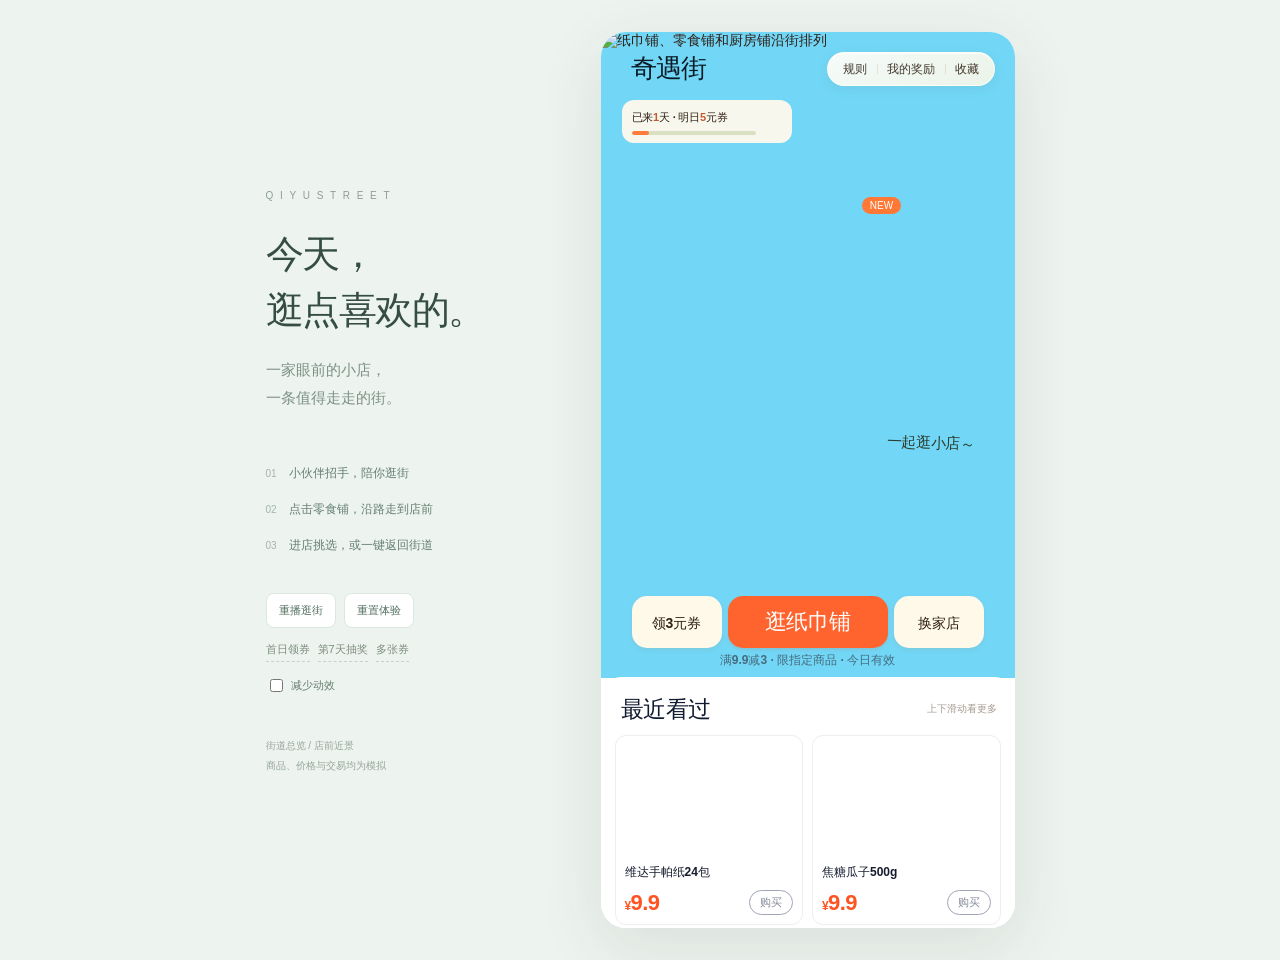
==== index.html @ 702ea398 "Publish current Qiyu Street H5" ====
<!doctype html>
<html lang="zh-CN">
<head>
  <meta charset="utf-8">
  <meta name="viewport" content="width=device-width,initial-scale=1,viewport-fit=cover">
  <meta name="description" content="逛喜欢的小店，领每日好礼。奇遇街 H5 互动演示。">
  <meta http-equiv="refresh" content="0;url=street-3d.html?from=mall">
  <title>奇遇街 · 今天逛点喜欢的</title>
  <link rel="icon" href="data:,">
  <script>
    const destination = new URL('street-3d.html', location.href);
    destination.search = location.search;
    destination.searchParams.set('from', 'mall');
    destination.hash = location.hash;
    location.replace(destination);
  </script>
</head>
<body><a href="street-3d.html?from=mall">打开奇遇街</a></body>
</html>
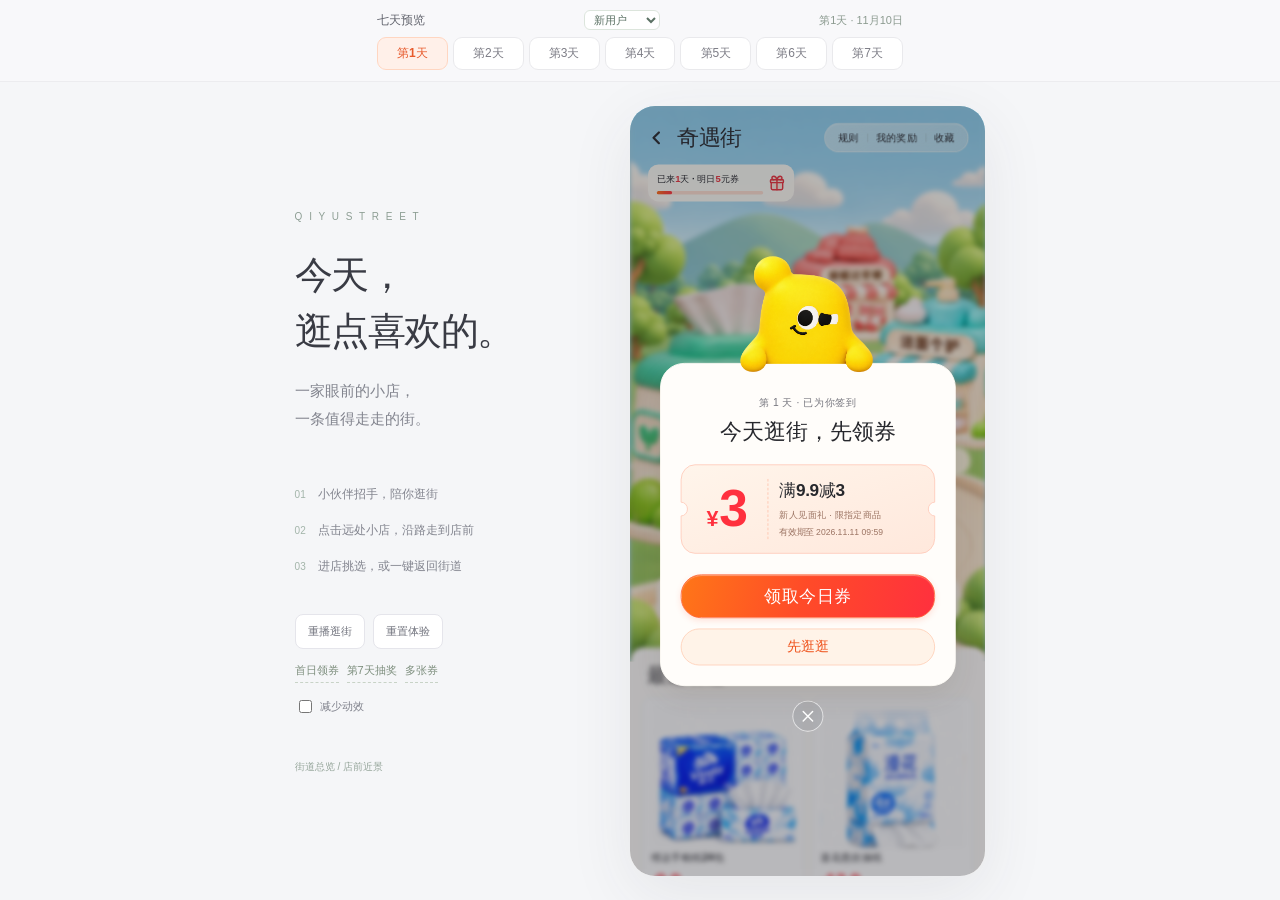
==== commit 7f4c1d57: "Publish mobile seven-day preview with current shops and commerce UI" ====
--- a/index.html
+++ b/index.html
@@ -3,17 +3,28 @@
 <head>
   <meta charset="utf-8">
   <meta name="viewport" content="width=device-width,initial-scale=1,viewport-fit=cover">
-  <meta name="description" content="逛喜欢的小店，领每日好礼。奇遇街 H5 互动演示。">
-  <meta http-equiv="refresh" content="0;url=street-3d.html?from=mall">
+  <meta name="description" content="逛喜欢的小店，领每日好礼。可切换七天与不同店铺偏好。">
+  <meta http-equiv="refresh" content="0;url=street-3d.html?from=mall&amp;demo=first&amp;demoDay=2026-11-10">
   <title>奇遇街 · 今天逛点喜欢的</title>
   <link rel="icon" href="data:,">
   <script>
     const destination = new URL('street-3d.html', location.href);
     destination.search = location.search;
     destination.searchParams.set('from', 'mall');
+    const days = ['first','second','third','fourth','fifth','sixth','seventh'];
+    let day = destination.searchParams.get('demo');
+    if (!days.includes(day) && !['wallet','freeorder'].includes(day)) {
+      day = 'first';
+      destination.searchParams.set('demo', day);
+    }
+    if (!destination.searchParams.has('demoDay')) {
+      const offset = day === 'wallet' ? 5 : day === 'freeorder' ? 6 : days.indexOf(day);
+      destination.searchParams.set('demoDay', '2026-11-' + String(10 + offset).padStart(2, '0'));
+    }
+    destination.searchParams.set('v', 'share-seven-days-1');
     destination.hash = location.hash;
     location.replace(destination);
   </script>
 </head>
-<body><a href="street-3d.html?from=mall">打开奇遇街</a></body>
+<body><a href="street-3d.html?from=mall&amp;demo=first&amp;demoDay=2026-11-10">打开奇遇街七天预览</a></body>
 </html>
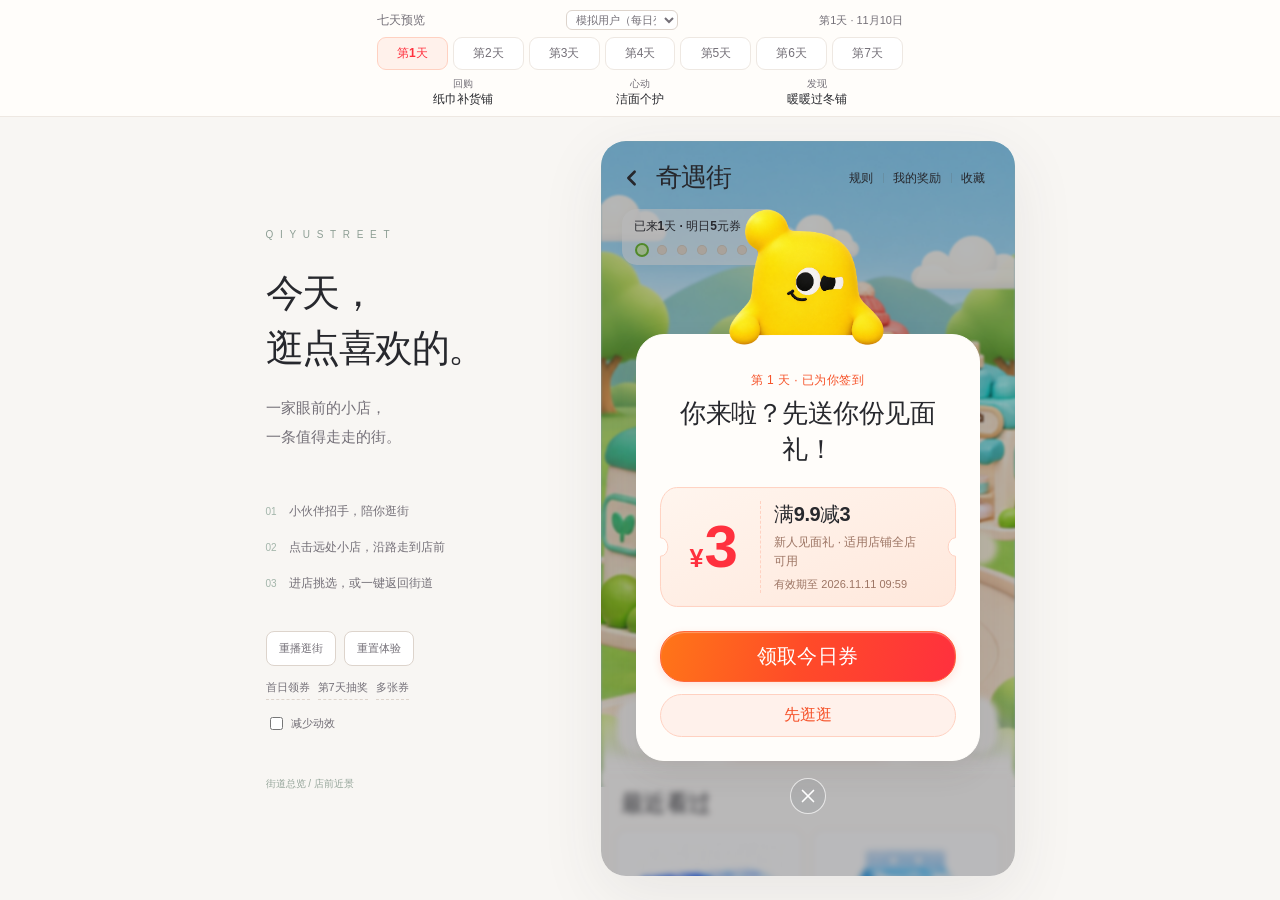
==== commit ae8cb4f1: "Publish responsive mobile street preview" ====
--- a/index.html
+++ b/index.html
@@ -4,7 +4,7 @@
   <meta charset="utf-8">
   <meta name="viewport" content="width=device-width,initial-scale=1,viewport-fit=cover">
   <meta name="description" content="逛喜欢的小店，领每日好礼。可切换七天与不同店铺偏好。">
-  <meta http-equiv="refresh" content="0;url=street-3d.html?from=mall&amp;demo=first&amp;demoDay=2026-11-10">
+  <meta http-equiv="refresh" content="0;url=street-3d.html?from=mall&amp;demo=first&amp;demoDay=2026-11-10&amp;v=responsive-layout-2">
   <title>奇遇街 · 今天逛点喜欢的</title>
   <link rel="icon" href="data:,">
   <script>
@@ -21,10 +21,10 @@
       const offset = day === 'wallet' ? 5 : day === 'freeorder' ? 6 : days.indexOf(day);
       destination.searchParams.set('demoDay', '2026-11-' + String(10 + offset).padStart(2, '0'));
     }
-    destination.searchParams.set('v', 'share-seven-days-1');
+    destination.searchParams.set('v', 'responsive-layout-2');
     destination.hash = location.hash;
     location.replace(destination);
   </script>
 </head>
-<body><a href="street-3d.html?from=mall&amp;demo=first&amp;demoDay=2026-11-10">打开奇遇街七天预览</a></body>
+<body><a href="street-3d.html?from=mall&amp;demo=first&amp;demoDay=2026-11-10&amp;v=responsive-layout-2">打开奇遇街七天预览</a></body>
 </html>
